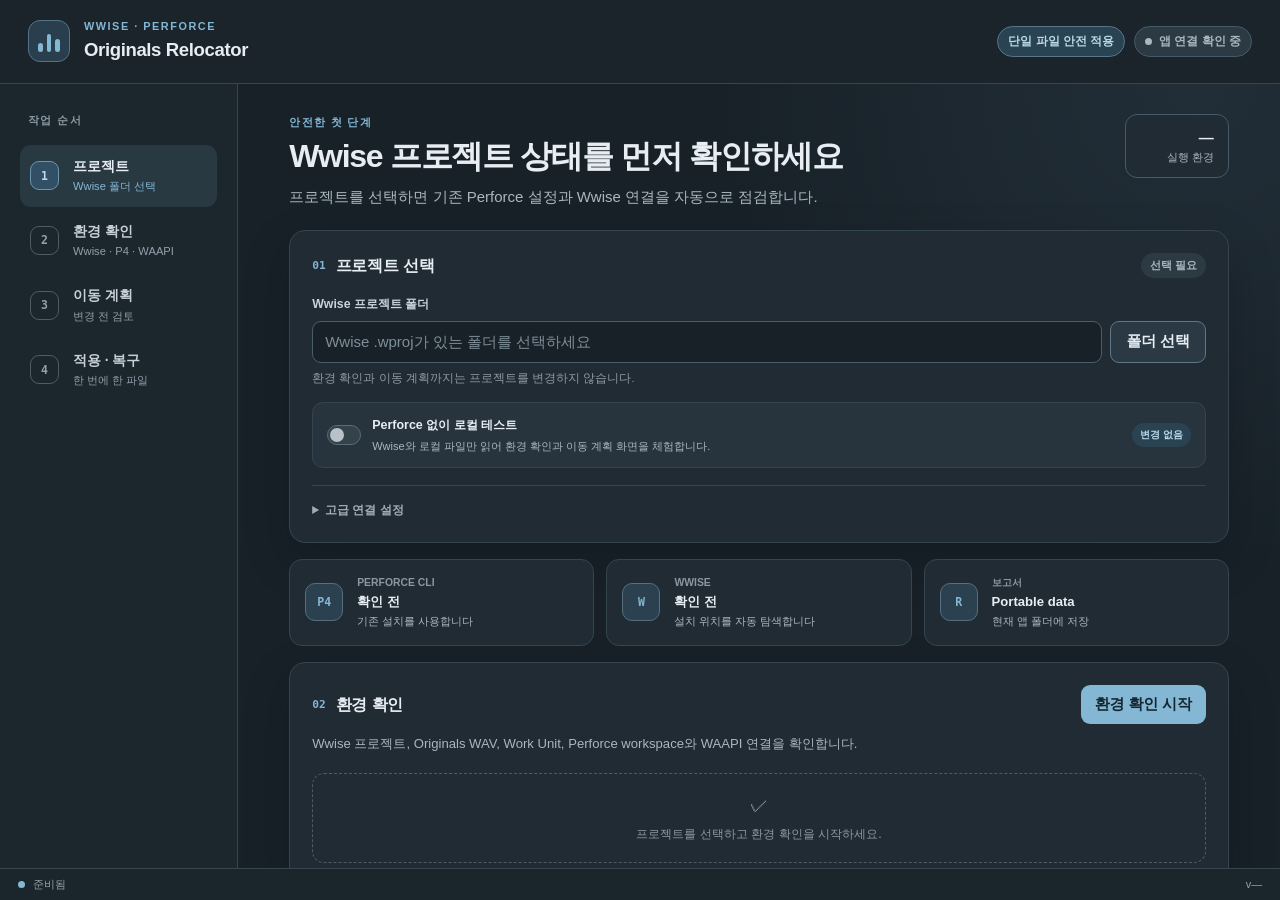
==== src/wwise_p4_source_relocator/gui/assets/index.html @ aae57723 "Add GUI operation history" ====
<!doctype html>
<html lang="ko">
<head>
  <meta charset="utf-8">
  <meta name="viewport" content="width=device-width, initial-scale=1">
  <meta name="color-scheme" content="light dark">
  <meta name="description" content="Wwise Originals Relocator portable desktop interface">
  <link rel="icon" href="data:,">
  <link rel="stylesheet" href="styles.css?v=8">
  <title>Wwise Originals Relocator</title>
</head>
<body>
  <a class="skip-link" href="#workspace">작업 화면으로 바로가기</a>
  <div class="app-shell">
    <header class="app-header">
      <div class="brand">
        <span class="brand-mark" aria-hidden="true"><i></i><i></i><i></i></span>
        <div>
          <p class="brand-kicker">Wwise · Perforce</p>
          <h1>Originals Relocator</h1>
        </div>
      </div>
      <div class="header-status">
        <span class="mode-badge">단일 파일 안전 적용</span>
        <span id="bridge-status" class="connection-badge pending">앱 연결 확인 중</span>
      </div>
    </header>

    <div class="app-body">
      <aside class="sidebar" aria-label="진행 단계">
        <p class="sidebar-label">작업 순서</p>
        <ol class="steps">
          <li class="active" data-step="project"><span>1</span><div><strong>프로젝트</strong><small>Wwise 폴더 선택</small></div></li>
          <li data-step="doctor"><span>2</span><div><strong>환경 확인</strong><small id="doctor-step-detail">Wwise · P4 · WAAPI</small></div></li>
          <li data-step="plan"><span>3</span><div><strong>이동 계획</strong><small>변경 전 검토</small></div></li>
          <li data-step="apply"><span>4</span><div><strong>적용 · 복구</strong><small>한 번에 한 파일</small></div></li>
        </ol>

      </aside>

      <main id="workspace" class="workspace">
        <section class="welcome-row" aria-labelledby="welcome-title">
          <div>
            <p class="section-kicker">안전한 첫 단계</p>
            <h2 id="welcome-title">Wwise 프로젝트 상태를 먼저 확인하세요</h2>
            <p>프로젝트를 선택하면 기존 Perforce 설정과 Wwise 연결을 자동으로 점검합니다.</p>
          </div>
          <div class="platform-chip"><span id="platform-value">—</span><small>실행 환경</small></div>
        </section>

        <div id="preview-banner" class="preview-banner" hidden>
          브라우저 미리보기 모드입니다. 실제 점검 기능은 portable 앱에서 활성화됩니다.
        </div>
        <div id="error-banner" class="error-banner" role="alert" hidden></div>

        <section class="panel project-panel" aria-labelledby="project-title">
          <div class="panel-heading">
            <div>
              <span class="step-number">01</span>
              <h2 id="project-title">프로젝트 선택</h2>
            </div>
            <span id="project-state" class="panel-state neutral">선택 필요</span>
          </div>

          <label class="field-label" for="project-root">Wwise 프로젝트 폴더</label>
          <div class="path-field">
            <input id="project-root" type="text" placeholder="Wwise .wproj가 있는 폴더를 선택하세요" autocomplete="off">
            <button id="choose-project" class="secondary-button" type="button">폴더 선택</button>
          </div>
          <p class="field-help">환경 확인과 이동 계획까지는 프로젝트를 변경하지 않습니다.</p>

          <label class="offline-mode-option" for="offline-test-mode">
            <input id="offline-test-mode" type="checkbox">
            <span class="offline-mode-control" aria-hidden="true"></span>
            <span class="offline-mode-copy">
              <strong>Perforce 없이 로컬 테스트</strong>
              <small>Wwise와 로컬 파일만 읽어 환경 확인과 이동 계획 화면을 체험합니다.</small>
            </span>
            <span class="offline-mode-badge">변경 없음</span>
          </label>

          <details class="advanced-settings">
            <summary>고급 연결 설정</summary>
            <div class="advanced-grid">
              <label>
                <span>Wwise 객체 루트</span>
                <input id="object-root" type="text" value="\Containers\Default Work Unit\VO">
              </label>
              <label>
                <span>Chapter</span>
                <input id="chapter" type="text" value="CH04">
              </label>
              <label class="wide-field">
                <span>WAAPI 주소</span>
                <input id="waapi-url" type="text" value="ws://127.0.0.1:8080/waapi">
              </label>
              <label class="wide-field">
                <span>Perforce CLI</span>
                <div class="path-field compact">
                  <input id="p4-executable" type="text" placeholder="자동 감지">
                  <button id="choose-p4" class="text-button" type="button">직접 선택</button>
                </div>
              </label>
              <label>
                <span>Perforce changelist 번호</span>
                <input id="changelist" type="text" inputmode="numeric" placeholder="선택 사항">
              </label>
            </div>
          </details>
        </section>

        <section class="system-grid" aria-label="자동 감지 상태">
          <article class="system-card">
            <div class="system-icon" aria-hidden="true">P4</div>
            <div><small>Perforce CLI</small><strong id="p4-status">확인 전</strong><p id="p4-detail">기존 설치를 사용합니다</p></div>
          </article>
          <article class="system-card">
            <div class="system-icon" aria-hidden="true">W</div>
            <div><small>Wwise</small><strong id="wwise-status">확인 전</strong><p id="wwise-detail">설치 위치를 자동 탐색합니다</p></div>
          </article>
          <article class="system-card">
            <div class="system-icon" aria-hidden="true">R</div>
            <div><small>보고서</small><strong>Portable data</strong><p id="data-detail">현재 앱 폴더에 저장</p></div>
          </article>
        </section>

        <section class="panel" aria-labelledby="doctor-title">
          <div class="panel-heading">
            <div>
              <span class="step-number">02</span>
              <h2 id="doctor-title">환경 확인</h2>
            </div>
            <button id="run-doctor" class="primary-button" type="button">환경 확인 시작</button>
          </div>
          <p id="doctor-description" class="panel-description">Wwise 프로젝트, Originals WAV, Work Unit, Perforce workspace와 WAAPI 연결을 확인합니다.</p>
          <div id="readiness-empty" class="empty-state">
            <span aria-hidden="true">✓</span>
            <p>프로젝트를 선택하고 환경 확인을 시작하세요.</p>
          </div>
          <ul id="readiness-list" class="readiness-list" hidden></ul>
          <div id="doctor-report" class="report-path" hidden></div>
        </section>

        <section class="panel" aria-labelledby="plan-title">
          <div class="panel-heading">
            <div>
              <span class="step-number">03</span>
              <h2 id="plan-title">이동 계획</h2>
            </div>
            <button id="run-plan" class="primary-button" type="button" disabled>이동 계획 만들기</button>
          </div>
          <p class="panel-description">Wwise에서 source를 읽고 제안 경로를 표시합니다. 적용할 파일은 검증을 통과한 항목 중 하나만 선택할 수 있습니다.</p>
          <div id="offline-result-note" class="offline-result-note" hidden>
            로컬 테스트 결과입니다. 파일 경로는 검증하지만 Perforce workspace와 opened 상태는 확인하지 않습니다.
          </div>

          <div id="plan-summary" class="summary-strip" hidden>
            <div><strong id="move-count">0</strong><span>이동 가능</span></div>
            <div><strong id="skip-count">0</strong><span>이미 정리됨</span></div>
            <div><strong id="review-count">0</strong><span>담당자 확인</span></div>
            <div><strong id="validation-state">—</strong><span>사전 검증</span></div>
          </div>

          <div id="plan-empty" class="empty-state compact-empty">
            <span aria-hidden="true">↳</span>
            <p>환경 확인을 통과하면 이동 계획을 만들 수 있습니다.</p>
          </div>

          <div id="plan-table-wrap" class="table-wrap" hidden>
            <table>
              <thead><tr><th>선택</th><th>파일</th><th>현재 위치</th><th>이동할 위치</th><th>상태</th><th>확인 내용</th></tr></thead>
              <tbody id="plan-table-body"></tbody>
            </table>
          </div>
          <div id="validation-issues" class="validation-issues" hidden>
            <strong>계획을 사용하기 전에 확인하세요</strong>
            <ul id="validation-issue-list"></ul>
          </div>
          <div id="plan-report" class="report-path" hidden></div>
        </section>

        <section class="panel" aria-labelledby="apply-title">
          <div class="panel-heading">
            <div>
              <span class="step-number">04</span>
              <h2 id="apply-title">단일 파일 적용 및 복구</h2>
            </div>
            <span id="apply-state" class="panel-state neutral">계획 필요</span>
          </div>
          <p class="panel-description">선택한 WAV 하나만 <code>p4 move</code>하고 해당 Work Unit의 source 경로만 변경합니다. 이 프로그램은 submit을 실행하지 않습니다.</p>

          <div id="apply-empty" class="empty-state compact-empty">
            <span aria-hidden="true">1</span>
            <p>검증된 이동 계획에서 파일 하나를 선택하세요.</p>
          </div>

          <div id="apply-controls" class="apply-controls" hidden>
            <div class="selected-operation">
              <small>적용할 파일</small>
              <strong id="selected-file">—</strong>
              <p id="selected-move">—</p>
            </div>
            <div class="safety-note">
              <strong>적용 전 확인</strong>
              <span>Wwise 저장을 마치고, P4V에서 올바른 workspace와 changelist를 사용 중인지 확인하세요.</span>
            </div>
            <button id="run-apply" class="primary-button danger-action" type="button" disabled>선택한 파일 적용</button>
          </div>

          <div id="active-operation" class="active-operation" hidden>
            <div>
              <small>현재 적용된 파일</small>
              <strong id="active-file">—</strong>
              <p id="active-move">—</p>
            </div>
            <ol>
              <li id="active-guide-1">Wwise의 External Project Changes 안내에서 affected Work Unit을 다시 불러옵니다.</li>
              <li id="active-guide-2"><strong>Wwise 반영 확인</strong>으로 source와 Perforce 상태를 검증합니다.</li>
              <li id="active-guide-3">테스트가 끝나면 Rollback으로 원래 상태를 복구합니다.</li>
            </ol>
            <div class="active-actions">
              <button id="run-validate-apply" class="primary-button validate-apply-button" type="button">Wwise 반영 확인</button>
              <button id="run-handoff-apply" class="primary-button handoff-button" type="button" hidden>P4V로 인계</button>
              <button id="run-check-handoff" class="primary-button handoff-button" type="button" hidden>P4V 마감 상태 확인</button>
              <button id="run-rollback" class="secondary-button rollback-button" type="button">이 파일 Rollback</button>
            </div>
          </div>
          <div id="apply-validation-result" class="apply-validation-result" hidden>
            <strong id="apply-validation-title">적용 결과 확인</strong>
            <p id="apply-validation-summary"></p>
            <ul id="apply-validation-list"></ul>
          </div>
          <div id="apply-report" class="report-path" hidden></div>
        </section>

        <section class="panel" aria-labelledby="history-title">
          <div class="panel-heading">
            <div>
              <span class="step-number">기록</span>
              <h2 id="history-title">최근 작업 기록</h2>
            </div>
            <button id="refresh-history" class="secondary-button history-refresh-button" type="button">새로고침</button>
          </div>
          <p class="panel-description">현재 프로젝트에서 실행한 최근 단일 파일 작업과 검증 보고서를 읽기 전용으로 보여줍니다.</p>
          <div id="history-empty" class="empty-state compact-empty">
            <span aria-hidden="true">↺</span>
            <p>프로젝트를 선택하면 이 앱에서 만든 작업 기록을 확인할 수 있습니다.</p>
          </div>
          <div id="history-list" class="history-list" hidden></div>
          <p id="history-warning" class="history-warning" hidden></p>
          <div id="history-root" class="report-path" hidden></div>
        </section>
      </main>
    </div>

    <footer class="status-bar">
      <span id="activity-dot" class="activity-dot"></span>
      <span id="activity-text">준비됨</span>
      <span class="status-spacer"></span>
      <span id="app-version">v—</span>
    </footer>
  </div>
  <script src="app.js?v=8"></script>
</body>
</html>
---- src/wwise_p4_source_relocator/gui/assets/styles.css ----
:root {
  --bg: #182128;
  --surface: #202b33;
  --surface-2: #27343d;
  --surface-3: #2c3a44;
  --line: #465a68;
  --line-soft: #344550;
  --text: #e7edf2;
  --muted: #a9b7c1;
  --blue: #83b7d4;
  --blue-strong: #b8d9ea;
  --blue-soft: #2a4353;
  --amber: #d7b779;
  --amber-soft: #463b28;
  --red: #dc9e98;
  --red-soft: #4a302f;
  --shadow: 0 18px 48px rgba(5, 11, 16, 0.2);
  --radius: 16px;
  --sans: Inter, Pretendard, -apple-system, BlinkMacSystemFont, "Segoe UI", sans-serif;
  --mono: ui-monospace, SFMono-Regular, Menlo, Monaco, Consolas, monospace;
}

* { box-sizing: border-box; }
[hidden] { display: none !important; }
html { min-width: 760px; height: 100%; overflow: hidden; background: var(--bg); }
body { height: 100%; margin: 0; overflow: hidden; background: var(--bg); color: var(--text); font-family: var(--sans); font-size: 15px; line-height: 1.55; -webkit-font-smoothing: antialiased; }
button, input { font: inherit; }
button { color: inherit; }
code { font-family: var(--mono); font-size: 0.88em; }
button:focus-visible, input:focus-visible, summary:focus-visible { outline: 3px solid rgba(131, 183, 212, 0.44); outline-offset: 2px; }
.skip-link { position: fixed; top: -80px; left: 16px; z-index: 20; padding: 9px 13px; border-radius: 8px; background: #f0f4f7; color: #26343e; }
.skip-link:focus { top: 14px; }

.app-shell { height: 100%; min-height: 0; display: flex; flex-direction: column; overflow: hidden; }
.app-header { height: 84px; flex: 0 0 84px; display: flex; align-items: center; justify-content: space-between; gap: 24px; padding: 0 28px; border-bottom: 1px solid var(--line-soft); background: rgba(27, 37, 44, 0.97); }
.brand { display: flex; align-items: center; gap: 14px; }
.brand-mark { width: 42px; height: 42px; display: grid; grid-template-columns: repeat(3, 1fr); align-items: end; gap: 4px; padding: 9px; border: 1px solid #557386; border-radius: 12px; background: #293f4d; }
.brand-mark i { display: block; border-radius: 3px; background: var(--blue); }
.brand-mark i:nth-child(1) { height: 42%; }
.brand-mark i:nth-child(2) { height: 85%; }
.brand-mark i:nth-child(3) { height: 62%; }
.brand-kicker { margin: 0 0 1px; color: var(--blue); font-size: 0.68rem; font-weight: 800; letter-spacing: 0.14em; text-transform: uppercase; }
.brand h1 { margin: 0; font-size: 1.16rem; letter-spacing: -0.02em; }
.header-status { display: flex; align-items: center; gap: 9px; }
.mode-badge, .connection-badge { display: inline-flex; align-items: center; min-height: 30px; padding: 5px 10px; border-radius: 999px; font-size: 0.74rem; font-weight: 800; }
.mode-badge { border: 1px solid #57768a; background: var(--blue-soft); color: var(--blue-strong); }
.connection-badge { border: 1px solid var(--line); background: var(--surface-3); color: var(--muted); }
.connection-badge::before { content: ""; width: 7px; height: 7px; margin-right: 7px; border-radius: 50%; background: currentColor; }
.connection-badge.ready { color: var(--blue); }
.connection-badge.preview { color: var(--amber); }

.app-body { min-height: 0; flex: 1 1 auto; display: grid; grid-template-columns: 238px minmax(0, 1fr); overflow: hidden; }
.sidebar { min-height: 0; overflow-y: auto; padding: 28px 20px; border-right: 1px solid var(--line-soft); background: #1c262d; }
.sidebar-label { margin: 0 0 16px 8px; color: #8999a4; font-size: 0.68rem; font-weight: 800; letter-spacing: 0.13em; text-transform: uppercase; }
.steps { margin: 0; padding: 0; list-style: none; }
.steps li { display: grid; grid-template-columns: 32px minmax(0, 1fr); gap: 11px; align-items: center; padding: 11px 10px; border-radius: 11px; color: #91a0aa; }
.steps li + li { margin-top: 3px; }
.steps li > span { width: 29px; height: 29px; display: grid; place-items: center; border: 1px solid #4b5d68; border-radius: 9px; font: 700 0.72rem var(--mono); }
.steps strong, .steps small { display: block; }
.steps strong { color: #c5cfd5; font-size: 0.86rem; }
.steps small { margin-top: 1px; font-size: 0.7rem; }
.steps li.active { background: #293942; color: var(--blue); }
.steps li.active > span { border-color: #6c96ad; background: #315066; color: var(--blue-strong); }
.steps li.active strong { color: var(--text); }
.steps li.done > span { border-color: var(--blue); color: var(--blue); }
.workspace { min-height: 0; overflow: auto; padding: 30px clamp(26px, 4vw, 54px) 44px; background: radial-gradient(circle at 92% 0%, rgba(111, 155, 183, 0.11), transparent 30rem), var(--bg); }
.welcome-row { display: flex; align-items: flex-start; justify-content: space-between; gap: 28px; margin-bottom: 22px; }
.section-kicker { margin: 0 0 6px; color: var(--blue); font-size: 0.7rem; font-weight: 800; letter-spacing: 0.12em; text-transform: uppercase; }
.welcome-row h2 { margin: 0; font-size: clamp(1.5rem, 2.5vw, 2.2rem); letter-spacing: -0.04em; line-height: 1.2; }
.welcome-row p:not(.section-kicker) { margin: 9px 0 0; color: var(--muted); }
.platform-chip { flex: 0 0 auto; min-width: 104px; padding: 11px 14px; border: 1px solid var(--line); border-radius: 12px; background: var(--surface); text-align: right; }
.platform-chip span, .platform-chip small { display: block; }
.platform-chip span { font-weight: 800; }
.platform-chip small { color: var(--muted); font-size: 0.68rem; }
.preview-banner, .error-banner { margin: 0 0 14px; padding: 11px 14px; border-radius: 10px; font-size: 0.82rem; }
.preview-banner { border: 1px solid #74633e; background: var(--amber-soft); color: #e2c58c; }
.error-banner { border: 1px solid #79504d; background: var(--red-soft); color: #e7b2ad; }

.panel { padding: 22px; border: 1px solid var(--line-soft); border-radius: var(--radius); background: var(--surface); box-shadow: var(--shadow); }
.panel + .panel, .system-grid + .panel { margin-top: 16px; }
.panel-heading { display: flex; align-items: center; justify-content: space-between; gap: 20px; margin-bottom: 16px; }
.panel-heading > div { display: flex; align-items: center; gap: 10px; }
.panel h2 { margin: 0; font-size: 1.03rem; letter-spacing: -0.015em; }
.step-number { color: var(--blue); font: 800 0.7rem var(--mono); }
.panel-state { padding: 4px 9px; border-radius: 999px; font-size: 0.68rem; font-weight: 800; }
.panel-state.neutral { background: var(--surface-3); color: var(--muted); }
.panel-state.ready { background: var(--blue-soft); color: var(--blue); }
.panel-state.warning { background: var(--amber-soft); color: var(--amber); }
.panel-description { margin: -6px 0 18px; color: var(--muted); font-size: 0.82rem; }
.field-label { display: block; margin-bottom: 7px; color: #cbd4da; font-size: 0.77rem; font-weight: 700; }
.path-field { display: grid; grid-template-columns: minmax(0, 1fr) auto; gap: 8px; }
input { min-width: 0; height: 42px; padding: 0 12px; border: 1px solid #4b5d68; border-radius: 9px; background: #182128; color: var(--text); }
input::placeholder { color: #7f8e98; }
input:focus { border-color: #729bb2; }
input:disabled { cursor: not-allowed; opacity: 0.55; }
.field-help { margin: 7px 0 0; color: #8c9aa4; font-size: 0.72rem; }
.offline-mode-option { position: relative; display: grid; grid-template-columns: 34px minmax(0, 1fr) auto; gap: 11px; align-items: center; margin-top: 15px; padding: 13px 14px; border: 1px solid var(--line-soft); border-radius: 11px; background: var(--surface-2); cursor: pointer; }
.offline-mode-option:hover { border-color: #536a79; }
.offline-mode-option:has(input:focus-visible) { outline: 3px solid rgba(131, 183, 212, 0.44); outline-offset: 2px; }
.offline-mode-option:has(input:checked) { border-color: #63839a; background: #2a3e4c; }
.offline-mode-option > input { position: absolute; width: 1px; height: 1px; margin: -1px; padding: 0; overflow: hidden; clip: rect(0 0 0 0); white-space: nowrap; border: 0; }
.offline-mode-control { width: 34px; height: 20px; padding: 2px; border: 1px solid #5b6c76; border-radius: 999px; background: #34424a; transition: background 120ms ease, border-color 120ms ease; }
.offline-mode-control::after { content: ""; display: block; width: 14px; height: 14px; border-radius: 50%; background: #b7c1c7; transition: transform 120ms ease, background 120ms ease; }
.offline-mode-option input:checked + .offline-mode-control { border-color: #719bb2; background: #3b5a6d; }
.offline-mode-option input:checked + .offline-mode-control::after { transform: translateX(14px); background: var(--blue-strong); }
.offline-mode-copy strong, .offline-mode-copy small { display: block; }
.offline-mode-copy strong { font-size: 0.78rem; word-break: keep-all; }
.offline-mode-copy small { margin-top: 2px; color: var(--muted); font-size: 0.69rem; line-height: 1.45; }
.offline-mode-badge { padding: 4px 8px; border-radius: 999px; background: var(--blue-soft); color: var(--blue-strong); font-size: 0.64rem; font-weight: 750; white-space: nowrap; }
.primary-button, .secondary-button, .text-button { border: 0; border-radius: 9px; cursor: pointer; font-weight: 600; letter-spacing: -0.01em; text-rendering: geometricPrecision; transition: background 120ms ease, border-color 120ms ease, opacity 120ms ease; }
.primary-button { min-height: 38px; padding: 8px 14px; background: var(--blue); color: #172731; }
.primary-button:hover:not(:disabled) { background: #9bc7df; }
.primary-button:disabled { cursor: not-allowed; opacity: 0.38; }
.secondary-button { padding: 0 15px; border: 1px solid #607786; background: #2a3943; color: #e7edf2; }
.secondary-button:hover { border-color: #7897aa; background: #344956; }
.text-button { padding: 0 12px; background: transparent; color: #9bc8df; }
.advanced-settings { margin-top: 17px; border-top: 1px solid var(--line-soft); }
.advanced-settings summary { padding-top: 15px; color: #a0adb6; cursor: pointer; font-size: 0.76rem; font-weight: 700; }
.advanced-grid { display: grid; grid-template-columns: 2fr 1fr; gap: 13px; padding-top: 15px; }
.advanced-grid label > span { display: block; margin-bottom: 6px; color: var(--muted); font-size: 0.72rem; }
.advanced-grid input { width: 100%; }
.wide-field { grid-column: 1 / -1; }
.path-field.compact { grid-template-columns: minmax(0, 1fr) auto; }

.system-grid { display: grid; grid-template-columns: repeat(3, minmax(0, 1fr)); gap: 12px; margin-top: 16px; }
.system-card { min-width: 0; display: grid; grid-template-columns: 40px minmax(0, 1fr); gap: 12px; align-items: center; padding: 15px; border: 1px solid var(--line-soft); border-radius: 13px; background: var(--surface); }
.system-icon { width: 38px; height: 38px; display: grid; place-items: center; border: 1px solid #556f80; border-radius: 10px; background: #2b4150; color: var(--blue); font: 800 0.72rem var(--mono); }
.system-card small, .system-card strong, .system-card p { display: block; overflow: hidden; text-overflow: ellipsis; white-space: nowrap; }
.system-card small { color: #8a98a2; font-size: 0.65rem; font-weight: 800; text-transform: uppercase; }
.system-card strong { margin-top: 1px; font-size: 0.82rem; }
.system-card p { margin: 1px 0 0; color: var(--muted); font-size: 0.68rem; }

.empty-state { min-height: 90px; display: grid; place-items: center; align-content: center; gap: 6px; border: 1px dashed #4a5c67; border-radius: 12px; color: #8b99a2; text-align: center; }
.empty-state > span { font-size: 1.15rem; }
.empty-state p { margin: 0; font-size: 0.78rem; }
.compact-empty { min-height: 78px; }
.readiness-list { display: grid; grid-template-columns: repeat(2, minmax(0, 1fr)); gap: 8px; margin: 0; padding: 0; list-style: none; }
.readiness-list li { min-width: 0; display: grid; grid-template-columns: 25px minmax(0, 1fr); gap: 8px; align-items: start; padding: 11px; border: 1px solid var(--line-soft); border-radius: 10px; background: var(--surface-2); }
.check-symbol { width: 23px; height: 23px; display: grid; place-items: center; border-radius: 7px; font-size: 0.7rem; font-weight: 900; }
.readiness-list li.pass .check-symbol { background: var(--blue-soft); color: var(--blue); }
.readiness-list li.fail .check-symbol { background: var(--red-soft); color: var(--red); }
.readiness-list strong { display: block; font-size: 0.76rem; }
.readiness-list p { margin: 2px 0 0; color: var(--muted); font-size: 0.68rem; line-height: 1.4; }
.report-path { margin-top: 10px; padding: 9px 11px; border-radius: 8px; background: #182128; color: #93a1aa; font: 0.68rem var(--mono); overflow-wrap: anywhere; }
.summary-strip { display: grid; grid-template-columns: repeat(4, 1fr); margin-bottom: 13px; border: 1px solid var(--line-soft); border-radius: 11px; overflow: hidden; }
.summary-strip > div { padding: 11px 13px; background: var(--surface-2); }
.summary-strip > div + div { border-left: 1px solid var(--line-soft); }
.summary-strip strong, .summary-strip span { display: block; }
.summary-strip strong { color: var(--blue-strong); font-size: 1.02rem; }
.summary-strip span { color: var(--muted); font-size: 0.66rem; }
.table-wrap { overflow-x: auto; border: 1px solid var(--line-soft); border-radius: 11px; }
table { width: 100%; border-collapse: collapse; font-size: 0.75rem; }
th, td { padding: 11px 12px; border-bottom: 1px solid var(--line-soft); text-align: left; vertical-align: middle; }
th { background: #1b252c; color: #94a2ac; font-size: 0.63rem; letter-spacing: 0.05em; text-transform: uppercase; }
tbody tr:last-child td { border-bottom: 0; }
tbody tr:hover { background: rgba(131, 183, 212, 0.05); }
.file-name { color: var(--text); font-weight: 750; }
.path-text { color: var(--muted); font-family: var(--mono); font-size: 0.67rem; overflow-wrap: anywhere; }
.action-badge { display: inline-flex; padding: 4px 8px; border-radius: 999px; font-size: 0.64rem; font-weight: 800; white-space: nowrap; }
.action-badge.move-and-patch { background: var(--blue-soft); color: var(--blue); }
.action-badge.skip { background: #32414a; color: #bcc7ce; }
.action-badge.manual-review { background: var(--amber-soft); color: var(--amber); }
.row-selector { width: 18px; height: 18px; accent-color: var(--blue); cursor: pointer; }
.row-selector:disabled { cursor: not-allowed; opacity: 0.32; }
.validation-issues { margin-top: 12px; padding: 13px 15px; border: 1px solid #74633e; border-radius: 10px; background: var(--amber-soft); color: #dec391; }
.validation-issues strong { font-size: 0.76rem; }
.validation-issues ul { margin: 7px 0 0; padding-left: 1.1rem; color: #cdbd9f; font-size: 0.7rem; }
.validation-issues li + li { margin-top: 4px; }
.offline-result-note { margin: -4px 0 14px; padding: 10px 12px; border: 1px solid #5c7280; border-radius: 9px; background: #293b47; color: #bbc9d2; font-size: 0.72rem; }
.apply-controls { display: grid; grid-template-columns: minmax(0, 1fr) minmax(260px, 0.75fr) auto; gap: 12px; align-items: stretch; }
.selected-operation, .active-operation { padding: 14px; border: 1px solid var(--line-soft); border-radius: 11px; background: var(--surface-2); }
.selected-operation small, .selected-operation strong, .selected-operation p, .active-operation small, .active-operation strong, .active-operation p { display: block; }
.selected-operation small, .active-operation small { color: #8a98a2; font-size: 0.65rem; font-weight: 800; text-transform: uppercase; }
.selected-operation strong, .active-operation strong { margin-top: 2px; font-size: 0.86rem; }
.selected-operation p, .active-operation p { margin: 4px 0 0; color: var(--muted); font: 0.68rem/1.45 var(--mono); overflow-wrap: anywhere; }
.safety-note { padding: 13px 14px; border: 1px solid #74633e; border-radius: 11px; background: var(--amber-soft); }
.safety-note strong, .safety-note span { display: block; }
.safety-note strong { color: var(--amber); font-size: 0.74rem; }
.safety-note span { margin-top: 3px; color: #cdbd9f; font-size: 0.68rem; line-height: 1.45; }
.danger-action { align-self: stretch; min-width: 146px; }
.active-operation { display: grid; grid-template-columns: minmax(0, 1fr) minmax(300px, 1.1fr) auto; gap: 16px; align-items: center; border-color: #74633e; background: #2b302f; }
.active-operation ol { margin: 0; padding-left: 1.15rem; color: #cdbd9f; font-size: 0.7rem; }
.active-operation li + li { margin-top: 3px; }
.active-actions { display: grid; gap: 8px; min-width: 154px; }
.validate-apply-button, .handoff-button, .rollback-button { min-height: 40px; white-space: nowrap; }
.apply-validation-result { margin-top: 12px; padding: 13px 15px; border: 1px solid #5c7280; border-radius: 10px; background: #293b47; color: #bbc9d2; }
.apply-validation-result.valid { border-color: #557991; background: #263a47; }
.apply-validation-result.invalid { border-color: #74633e; background: var(--amber-soft); color: #cdbd9f; }
.apply-validation-result strong { display: block; color: var(--text); font-size: 0.76rem; }
.apply-validation-result p { margin: 4px 0 0; font-size: 0.7rem; line-height: 1.45; }
.apply-validation-result ul { margin: 7px 0 0; padding-left: 1.1rem; font-size: 0.7rem; }
.apply-validation-result li + li { margin-top: 4px; }

.history-refresh-button { min-height: 34px; }
.history-list { display: grid; gap: 9px; }
.history-item { display: grid; grid-template-columns: minmax(0, 1fr) auto; gap: 12px 18px; padding: 13px 14px; border: 1px solid var(--line-soft); border-radius: 11px; background: var(--surface-2); }
.history-primary { min-width: 0; }
.history-primary small, .history-primary strong, .history-primary p { display: block; }
.history-primary small { color: #8f9da6; font-size: 0.66rem; }
.history-primary strong { margin-top: 2px; font-size: 0.82rem; }
.history-primary p { margin: 3px 0 0; color: var(--muted); font: 0.66rem/1.45 var(--mono); overflow-wrap: anywhere; }
.history-status { align-self: start; padding: 4px 8px; border-radius: 999px; background: #32414a; color: #c1ccd2; font-size: 0.64rem; font-weight: 800; white-space: nowrap; }
.history-status.applied, .history-status.handed-off, .history-status.prepared { background: var(--amber-soft); color: var(--amber); }
.history-status.completed { background: var(--blue-soft); color: var(--blue-strong); }
.history-status.rolled-back { background: #34434b; color: #c4cfd5; }
.history-status.failed { background: var(--red-soft); color: var(--red); }
.history-details { grid-column: 1 / -1; display: flex; flex-wrap: wrap; gap: 7px 14px; align-items: center; color: #99a7b0; font-size: 0.68rem; }
.history-details span { white-space: nowrap; }
.history-details details { flex: 1 1 100%; }
.history-details summary { width: max-content; color: #9bc8df; cursor: pointer; }
.history-details p { margin: 6px 0 0; padding: 8px 10px; border-radius: 7px; background: #182128; color: #93a1aa; font: 0.66rem/1.45 var(--mono); white-space: pre-wrap; overflow-wrap: anywhere; }
.history-warning { margin: 10px 0 0; color: var(--amber); font-size: 0.7rem; }

.status-bar { min-height: 32px; flex: 0 0 32px; display: flex; align-items: center; gap: 8px; padding: 0 18px; border-top: 1px solid var(--line-soft); background: #1b252c; color: #91a0aa; font-size: 0.68rem; }
.status-spacer { flex: 1; }
.activity-dot { width: 7px; height: 7px; border-radius: 50%; background: var(--blue); }
.activity-dot.busy { background: var(--amber); box-shadow: 0 0 0 4px rgba(215,183,121,0.13); }
.activity-dot.error { background: var(--red); }

@media (max-width: 920px) {
  .app-body { grid-template-columns: 196px minmax(0, 1fr); }
  .sidebar { padding-inline: 14px; }
  .system-grid { grid-template-columns: 1fr; }
  .advanced-grid, .readiness-list, .apply-controls, .active-operation, .history-item { grid-template-columns: 1fr; }
  .wide-field { grid-column: auto; }
  .offline-mode-option { grid-template-columns: 34px minmax(0, 1fr); }
  .offline-mode-badge { display: none; }
}

@media (prefers-reduced-motion: reduce) {
  * { scroll-behavior: auto !important; transition: none !important; }
}
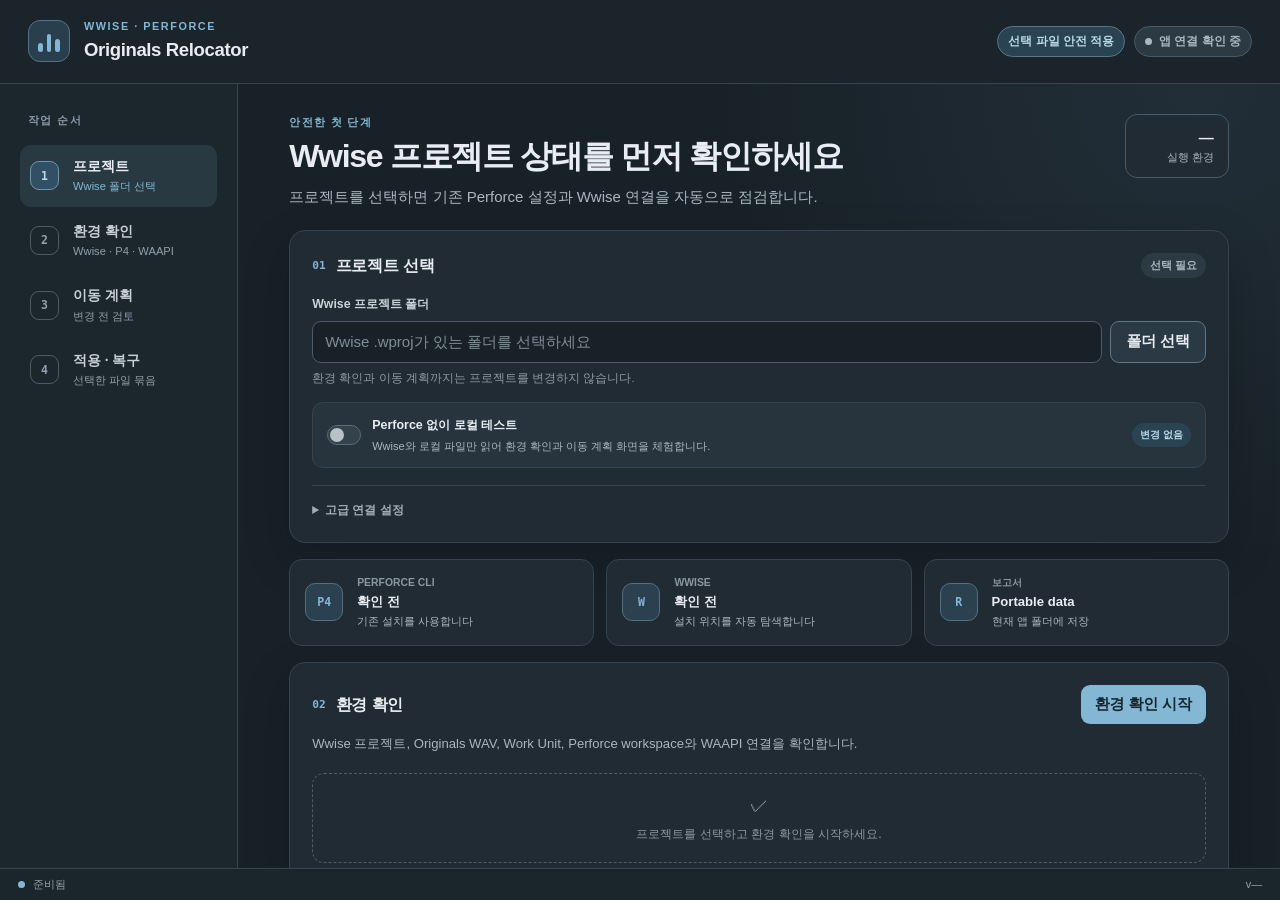
==== commit ce9ccff4: "Add guarded multi-file GUI apply" ====
--- a/src/wwise_p4_source_relocator/gui/assets/index.html
+++ b/src/wwise_p4_source_relocator/gui/assets/index.html
@@ -6,7 +6,7 @@
   <meta name="color-scheme" content="light dark">
   <meta name="description" content="Wwise Originals Relocator portable desktop interface">
   <link rel="icon" href="data:,">
-  <link rel="stylesheet" href="styles.css?v=8">
+  <link rel="stylesheet" href="styles.css?v=9">
   <title>Wwise Originals Relocator</title>
 </head>
 <body>
@@ -21,7 +21,7 @@
         </div>
       </div>
       <div class="header-status">
-        <span class="mode-badge">단일 파일 안전 적용</span>
+        <span class="mode-badge">선택 파일 안전 적용</span>
         <span id="bridge-status" class="connection-badge pending">앱 연결 확인 중</span>
       </div>
     </header>
@@ -33,7 +33,7 @@
           <li class="active" data-step="project"><span>1</span><div><strong>프로젝트</strong><small>Wwise 폴더 선택</small></div></li>
           <li data-step="doctor"><span>2</span><div><strong>환경 확인</strong><small id="doctor-step-detail">Wwise · P4 · WAAPI</small></div></li>
           <li data-step="plan"><span>3</span><div><strong>이동 계획</strong><small>변경 전 검토</small></div></li>
-          <li data-step="apply"><span>4</span><div><strong>적용 · 복구</strong><small>한 번에 한 파일</small></div></li>
+          <li data-step="apply"><span>4</span><div><strong>적용 · 복구</strong><small>선택한 파일 묶음</small></div></li>
         </ol>
 
       </aside>
@@ -149,7 +149,7 @@
             </div>
             <button id="run-plan" class="primary-button" type="button" disabled>이동 계획 만들기</button>
           </div>
-          <p class="panel-description">Wwise에서 source를 읽고 제안 경로를 표시합니다. 적용할 파일은 검증을 통과한 항목 중 하나만 선택할 수 있습니다.</p>
+          <p class="panel-description">Wwise에서 source를 읽고 제안 경로를 표시합니다. 검증을 통과한 이동 가능 항목은 여러 개 선택할 수 있습니다.</p>
           <div id="offline-result-note" class="offline-result-note" hidden>
             로컬 테스트 결과입니다. 파일 경로는 검증하지만 Perforce workspace와 opened 상태는 확인하지 않습니다.
           </div>
@@ -183,15 +183,15 @@
           <div class="panel-heading">
             <div>
               <span class="step-number">04</span>
-              <h2 id="apply-title">단일 파일 적용 및 복구</h2>
+              <h2 id="apply-title">선택한 파일 적용 및 복구</h2>
             </div>
             <span id="apply-state" class="panel-state neutral">계획 필요</span>
           </div>
-          <p class="panel-description">선택한 WAV 하나만 <code>p4 move</code>하고 해당 Work Unit의 source 경로만 변경합니다. 이 프로그램은 submit을 실행하지 않습니다.</p>
+          <p class="panel-description">선택한 WAV를 같은 changelist에서 <code>p4 move</code>하고 해당 Work Unit의 source 경로만 변경합니다. 하나라도 실패하면 이미 적용한 항목을 역순 복구하며, 이 프로그램은 submit을 실행하지 않습니다.</p>
 
           <div id="apply-empty" class="empty-state compact-empty">
-            <span aria-hidden="true">1</span>
-            <p>검증된 이동 계획에서 파일 하나를 선택하세요.</p>
+            <span aria-hidden="true">✓</span>
+            <p>검증된 이동 계획에서 적용할 파일을 하나 이상 선택하세요.</p>
           </div>
 
           <div id="apply-controls" class="apply-controls" hidden>
@@ -204,12 +204,12 @@
               <strong>적용 전 확인</strong>
               <span>Wwise 저장을 마치고, P4V에서 올바른 workspace와 changelist를 사용 중인지 확인하세요.</span>
             </div>
-            <button id="run-apply" class="primary-button danger-action" type="button" disabled>선택한 파일 적용</button>
+            <button id="run-apply" class="primary-button danger-action" type="button" disabled>선택한 파일 모두 적용</button>
           </div>
 
           <div id="active-operation" class="active-operation" hidden>
             <div>
-              <small>현재 적용된 파일</small>
+              <small>현재 적용된 파일 묶음</small>
               <strong id="active-file">—</strong>
               <p id="active-move">—</p>
             </div>
@@ -222,7 +222,7 @@
               <button id="run-validate-apply" class="primary-button validate-apply-button" type="button">Wwise 반영 확인</button>
               <button id="run-handoff-apply" class="primary-button handoff-button" type="button" hidden>P4V로 인계</button>
               <button id="run-check-handoff" class="primary-button handoff-button" type="button" hidden>P4V 마감 상태 확인</button>
-              <button id="run-rollback" class="secondary-button rollback-button" type="button">이 파일 Rollback</button>
+              <button id="run-rollback" class="secondary-button rollback-button" type="button">이 작업 Rollback</button>
             </div>
           </div>
           <div id="apply-validation-result" class="apply-validation-result" hidden>
@@ -241,7 +241,7 @@
             </div>
             <button id="refresh-history" class="secondary-button history-refresh-button" type="button">새로고침</button>
           </div>
-          <p class="panel-description">현재 프로젝트에서 실행한 최근 단일 파일 작업과 검증 보고서를 읽기 전용으로 보여줍니다.</p>
+          <p class="panel-description">현재 프로젝트에서 실행한 최근 파일 작업과 검증 보고서를 읽기 전용으로 보여줍니다.</p>
           <div id="history-empty" class="empty-state compact-empty">
             <span aria-hidden="true">↺</span>
             <p>프로젝트를 선택하면 이 앱에서 만든 작업 기록을 확인할 수 있습니다.</p>
@@ -260,6 +260,6 @@
       <span id="app-version">v—</span>
     </footer>
   </div>
-  <script src="app.js?v=8"></script>
+  <script src="app.js?v=9"></script>
 </body>
 </html>
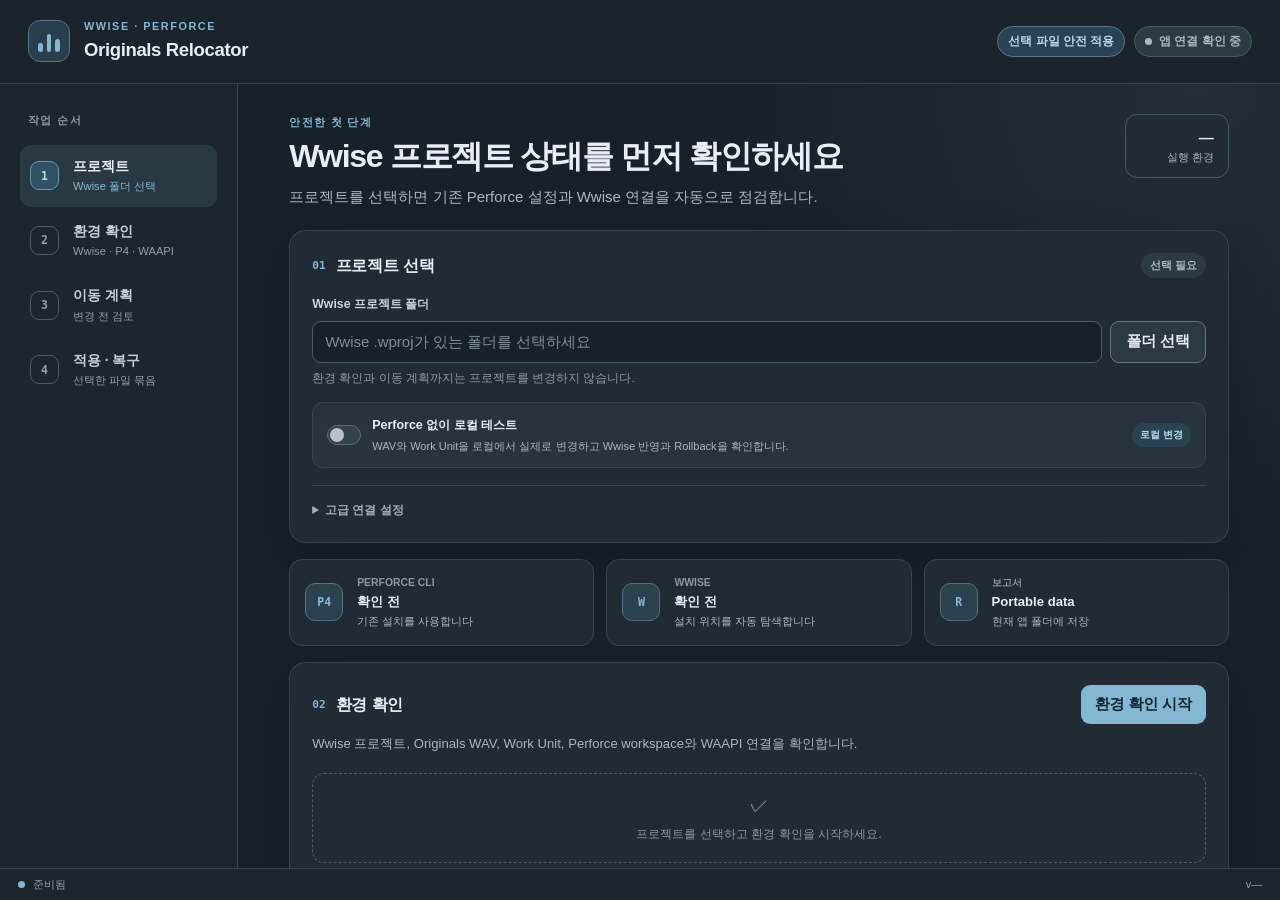
==== commit 3c52a105: "Enable Perforce-free local relocation" ====
--- a/src/wwise_p4_source_relocator/gui/assets/index.html
+++ b/src/wwise_p4_source_relocator/gui/assets/index.html
@@ -6,7 +6,7 @@
   <meta name="color-scheme" content="light dark">
   <meta name="description" content="Wwise Originals Relocator portable desktop interface">
   <link rel="icon" href="data:,">
-  <link rel="stylesheet" href="styles.css?v=9">
+  <link rel="stylesheet" href="styles.css?v=12">
   <title>Wwise Originals Relocator</title>
 </head>
 <body>
@@ -74,9 +74,9 @@
             <span class="offline-mode-control" aria-hidden="true"></span>
             <span class="offline-mode-copy">
               <strong>Perforce 없이 로컬 테스트</strong>
-              <small>Wwise와 로컬 파일만 읽어 환경 확인과 이동 계획 화면을 체험합니다.</small>
+              <small>WAV와 Work Unit을 로컬에서 실제로 변경하고 Wwise 반영과 Rollback을 확인합니다.</small>
             </span>
-            <span class="offline-mode-badge">변경 없음</span>
+            <span class="offline-mode-badge">로컬 변경</span>
           </label>
 
           <details class="advanced-settings">
@@ -101,9 +101,28 @@
                   <button id="choose-p4" class="text-button" type="button">직접 선택</button>
                 </div>
               </label>
-              <label>
-                <span>Perforce changelist 번호</span>
-                <input id="changelist" type="text" inputmode="numeric" placeholder="선택 사항">
+              <div class="wide-field p4v-connection-heading">
+                <div>
+                  <strong>P4V 연결</strong>
+                  <small>현재 P4V/Perforce 환경의 서버, 사용자와 workspace를 불러옵니다.</small>
+                </div>
+                <button id="detect-p4-connection" class="text-button" type="button">연결 불러오기</button>
+              </div>
+              <label>
+                <span>서버 (P4PORT)</span>
+                <input id="p4-port" type="text" placeholder="ssl:server:1666">
+              </label>
+              <label>
+                <span>사용자 (P4USER)</span>
+                <input id="p4-user" type="text" placeholder="자동 감지">
+              </label>
+              <label>
+                <span>Workspace (P4CLIENT)</span>
+                <input id="p4-client" type="text" placeholder="자동 감지">
+              </label>
+              <label>
+                <span>문자셋 (P4CHARSET)</span>
+                <input id="p4-charset" type="text" placeholder="서버 기본값">
               </label>
             </div>
           </details>
@@ -151,7 +170,7 @@
           </div>
           <p class="panel-description">Wwise에서 source를 읽고 제안 경로를 표시합니다. 검증을 통과한 이동 가능 항목은 여러 개 선택할 수 있습니다.</p>
           <div id="offline-result-note" class="offline-result-note" hidden>
-            로컬 테스트 결과입니다. 파일 경로는 검증하지만 Perforce workspace와 opened 상태는 확인하지 않습니다.
+            로컬 테스트 결과입니다. 적용하면 파일이 실제로 이동되며 Work Unit이 변경됩니다. Perforce 액션은 만들지 않고 앱의 Rollback으로 복구합니다.
           </div>
 
           <div id="plan-summary" class="summary-strip" hidden>
@@ -166,9 +185,29 @@
             <p>환경 확인을 통과하면 이동 계획을 만들 수 있습니다.</p>
           </div>
 
+          <div id="plan-bulk-actions" class="plan-bulk-actions" hidden>
+            <label class="bulk-select-control" for="select-all-plan">
+              <input id="select-all-plan" type="checkbox">
+              <span>이동 가능 전체 선택</span>
+            </label>
+            <div class="plan-selection-summary" aria-live="polite">
+              <strong id="plan-selected-count">0개 선택</strong>
+              <span id="plan-selectable-count">0개 이동 가능</span>
+            </div>
+            <button id="clear-plan-selection" class="text-button" type="button" disabled>선택 해제</button>
+          </div>
+
           <div id="plan-table-wrap" class="table-wrap" hidden>
-            <table>
-              <thead><tr><th>선택</th><th>파일</th><th>현재 위치</th><th>이동할 위치</th><th>상태</th><th>확인 내용</th></tr></thead>
+            <table class="plan-table">
+              <colgroup>
+                <col class="selection-column">
+                <col class="file-column">
+                <col class="path-column">
+                <col class="path-column">
+                <col class="status-column">
+                <col class="reason-column">
+              </colgroup>
+              <thead><tr><th>선택</th><th>파일</th><th>현재 폴더</th><th>이동할 폴더</th><th>상태</th><th>확인 내용</th></tr></thead>
               <tbody id="plan-table-body"></tbody>
             </table>
           </div>
@@ -187,7 +226,7 @@
             </div>
             <span id="apply-state" class="panel-state neutral">계획 필요</span>
           </div>
-          <p class="panel-description">선택한 WAV를 같은 changelist에서 <code>p4 move</code>하고 해당 Work Unit의 source 경로만 변경합니다. 하나라도 실패하면 이미 적용한 항목을 역순 복구하며, 이 프로그램은 submit을 실행하지 않습니다.</p>
+          <p id="apply-description" class="panel-description">선택한 WAV를 <code>p4 move</code>하고 해당 Work Unit의 source 경로만 변경합니다. 하나라도 실패하면 이미 적용한 항목을 역순 복구하며, 이 프로그램은 submit을 실행하지 않습니다.</p>
 
           <div id="apply-empty" class="empty-state compact-empty">
             <span aria-hidden="true">✓</span>
@@ -202,7 +241,7 @@
             </div>
             <div class="safety-note">
               <strong>적용 전 확인</strong>
-              <span>Wwise 저장을 마치고, P4V에서 올바른 workspace와 changelist를 사용 중인지 확인하세요.</span>
+              <span id="apply-safety-copy">Wwise 저장을 마치세요. 앱은 선택한 파일의 Perforce 액션과 이동 연결을 적용 직후 검증하고, 실패하면 자동 복구합니다.</span>
             </div>
             <button id="run-apply" class="primary-button danger-action" type="button" disabled>선택한 파일 모두 적용</button>
           </div>
@@ -228,6 +267,7 @@
           <div id="apply-validation-result" class="apply-validation-result" hidden>
             <strong id="apply-validation-title">적용 결과 확인</strong>
             <p id="apply-validation-summary"></p>
+            <dl id="apply-perforce-summary" class="apply-perforce-summary" hidden></dl>
             <ul id="apply-validation-list"></ul>
           </div>
           <div id="apply-report" class="report-path" hidden></div>
@@ -260,6 +300,6 @@
       <span id="app-version">v—</span>
     </footer>
   </div>
-  <script src="app.js?v=9"></script>
+  <script src="app.js?v=14"></script>
 </body>
 </html>
--- a/src/wwise_p4_source_relocator/gui/assets/styles.css
+++ b/src/wwise_p4_source_relocator/gui/assets/styles.css
@@ -119,6 +119,10 @@
 .advanced-grid { display: grid; grid-template-columns: 2fr 1fr; gap: 13px; padding-top: 15px; }
 .advanced-grid label > span { display: block; margin-bottom: 6px; color: var(--muted); font-size: 0.72rem; }
 .advanced-grid input { width: 100%; }
+.p4v-connection-heading { display: flex; align-items: center; justify-content: space-between; gap: 14px; padding-top: 4px; }
+.p4v-connection-heading strong { display: block; color: var(--text); font-size: 0.8rem; font-weight: 600; }
+.p4v-connection-heading small { display: block; margin-top: 4px; color: var(--muted); font-size: 0.7rem; font-weight: 400; line-height: 1.45; }
+.p4v-connection-heading .text-button { flex: 0 0 auto; }
 .wide-field { grid-column: 1 / -1; }
 .path-field.compact { grid-template-columns: minmax(0, 1fr) auto; }
 
@@ -148,19 +152,37 @@
 .summary-strip strong, .summary-strip span { display: block; }
 .summary-strip strong { color: var(--blue-strong); font-size: 1.02rem; }
 .summary-strip span { color: var(--muted); font-size: 0.66rem; }
-.table-wrap { overflow-x: auto; border: 1px solid var(--line-soft); border-radius: 11px; }
+.plan-bulk-actions { min-height: 48px; display: flex; align-items: center; gap: 14px; padding: 9px 11px; border: 1px solid var(--line-soft); border-bottom: 0; border-radius: 11px 11px 0 0; background: #1b252c; }
+.bulk-select-control { display: inline-flex; align-items: center; gap: 9px; color: var(--text); font-size: 0.76rem; font-weight: 650; cursor: pointer; }
+.bulk-select-control input, .row-selector { width: 18px; height: 18px; min-width: 18px; margin: 0; padding: 0; accent-color: var(--blue); cursor: pointer; }
+.bulk-select-control input:disabled { cursor: not-allowed; opacity: 0.38; }
+.plan-selection-summary { display: flex; align-items: baseline; gap: 8px; padding-left: 14px; border-left: 1px solid var(--line-soft); }
+.plan-selection-summary strong { color: var(--blue-strong); font-size: 0.74rem; }
+.plan-selection-summary span { color: var(--muted); font-size: 0.68rem; }
+.plan-bulk-actions .text-button { min-height: 30px; margin-left: auto; font-size: 0.7rem; }
+.plan-bulk-actions .text-button:disabled { cursor: not-allowed; opacity: 0.38; }
+.table-wrap { max-height: min(62vh, 680px); overflow: auto; border: 1px solid var(--line-soft); border-radius: 0 0 11px 11px; scrollbar-gutter: stable; }
 table { width: 100%; border-collapse: collapse; font-size: 0.75rem; }
+.plan-table { min-width: 920px; table-layout: fixed; }
+.plan-table .selection-column { width: 56px; }
+.plan-table .file-column { width: 20%; }
+.plan-table .path-column { width: 22%; }
+.plan-table .status-column { width: 104px; }
+.plan-table .reason-column { width: 18%; }
 th, td { padding: 11px 12px; border-bottom: 1px solid var(--line-soft); text-align: left; vertical-align: middle; }
 th { background: #1b252c; color: #94a2ac; font-size: 0.63rem; letter-spacing: 0.05em; text-transform: uppercase; }
+.plan-table th { position: sticky; top: 0; z-index: 2; box-shadow: 0 1px 0 var(--line-soft); }
 tbody tr:last-child td { border-bottom: 0; }
 tbody tr:hover { background: rgba(131, 183, 212, 0.05); }
-.file-name { color: var(--text); font-weight: 750; }
-.path-text { color: var(--muted); font-family: var(--mono); font-size: 0.67rem; overflow-wrap: anywhere; }
+.plan-table tbody tr.selected { background: rgba(131, 183, 212, 0.1); box-shadow: inset 3px 0 0 var(--blue); }
+.file-name { display: block; overflow: hidden; color: var(--text); font-weight: 700; text-overflow: ellipsis; white-space: nowrap; }
+.path-text, .reason-text { display: -webkit-box; overflow: hidden; -webkit-box-orient: vertical; -webkit-line-clamp: 2; line-clamp: 2; }
+.path-text { color: var(--muted); font-family: var(--mono); font-size: 0.67rem; line-height: 1.45; overflow-wrap: normal; word-break: keep-all; }
+.reason-text { color: var(--muted); font-size: 0.68rem; line-height: 1.45; }
 .action-badge { display: inline-flex; padding: 4px 8px; border-radius: 999px; font-size: 0.64rem; font-weight: 800; white-space: nowrap; }
 .action-badge.move-and-patch { background: var(--blue-soft); color: var(--blue); }
 .action-badge.skip { background: #32414a; color: #bcc7ce; }
 .action-badge.manual-review { background: var(--amber-soft); color: var(--amber); }
-.row-selector { width: 18px; height: 18px; accent-color: var(--blue); cursor: pointer; }
 .row-selector:disabled { cursor: not-allowed; opacity: 0.32; }
 .validation-issues { margin-top: 12px; padding: 13px 15px; border: 1px solid #74633e; border-radius: 10px; background: var(--amber-soft); color: #dec391; }
 .validation-issues strong { font-size: 0.76rem; }
@@ -190,6 +212,11 @@
 .apply-validation-result p { margin: 4px 0 0; font-size: 0.7rem; line-height: 1.45; }
 .apply-validation-result ul { margin: 7px 0 0; padding-left: 1.1rem; font-size: 0.7rem; }
 .apply-validation-result li + li { margin-top: 4px; }
+.apply-perforce-summary { display: grid; grid-template-columns: repeat(4, minmax(0, 1fr)); gap: 8px; margin: 12px 0 0; }
+.apply-perforce-summary > div { min-width: 0; padding: 9px 10px; border: 1px solid rgba(148, 190, 218, 0.22); border-radius: 8px; background: rgba(11, 28, 39, 0.25); }
+.apply-perforce-summary dt { color: var(--muted); font-size: 0.62rem; line-height: 1.3; }
+.apply-perforce-summary dd { overflow: hidden; margin: 3px 0 0; color: var(--text); font-size: 0.72rem; font-weight: 600; line-height: 1.3; text-overflow: ellipsis; white-space: nowrap; }
+@media (max-width: 1050px) { .apply-perforce-summary { grid-template-columns: repeat(2, minmax(0, 1fr)); } }
 
 .history-refresh-button { min-height: 34px; }
 .history-list { display: grid; gap: 9px; }
@@ -225,6 +252,8 @@
   .wide-field { grid-column: auto; }
   .offline-mode-option { grid-template-columns: 34px minmax(0, 1fr); }
   .offline-mode-badge { display: none; }
+  .plan-bulk-actions { flex-wrap: wrap; }
+  .plan-selection-summary { flex: 1 1 auto; }
 }
 
 @media (prefers-reduced-motion: reduce) {
